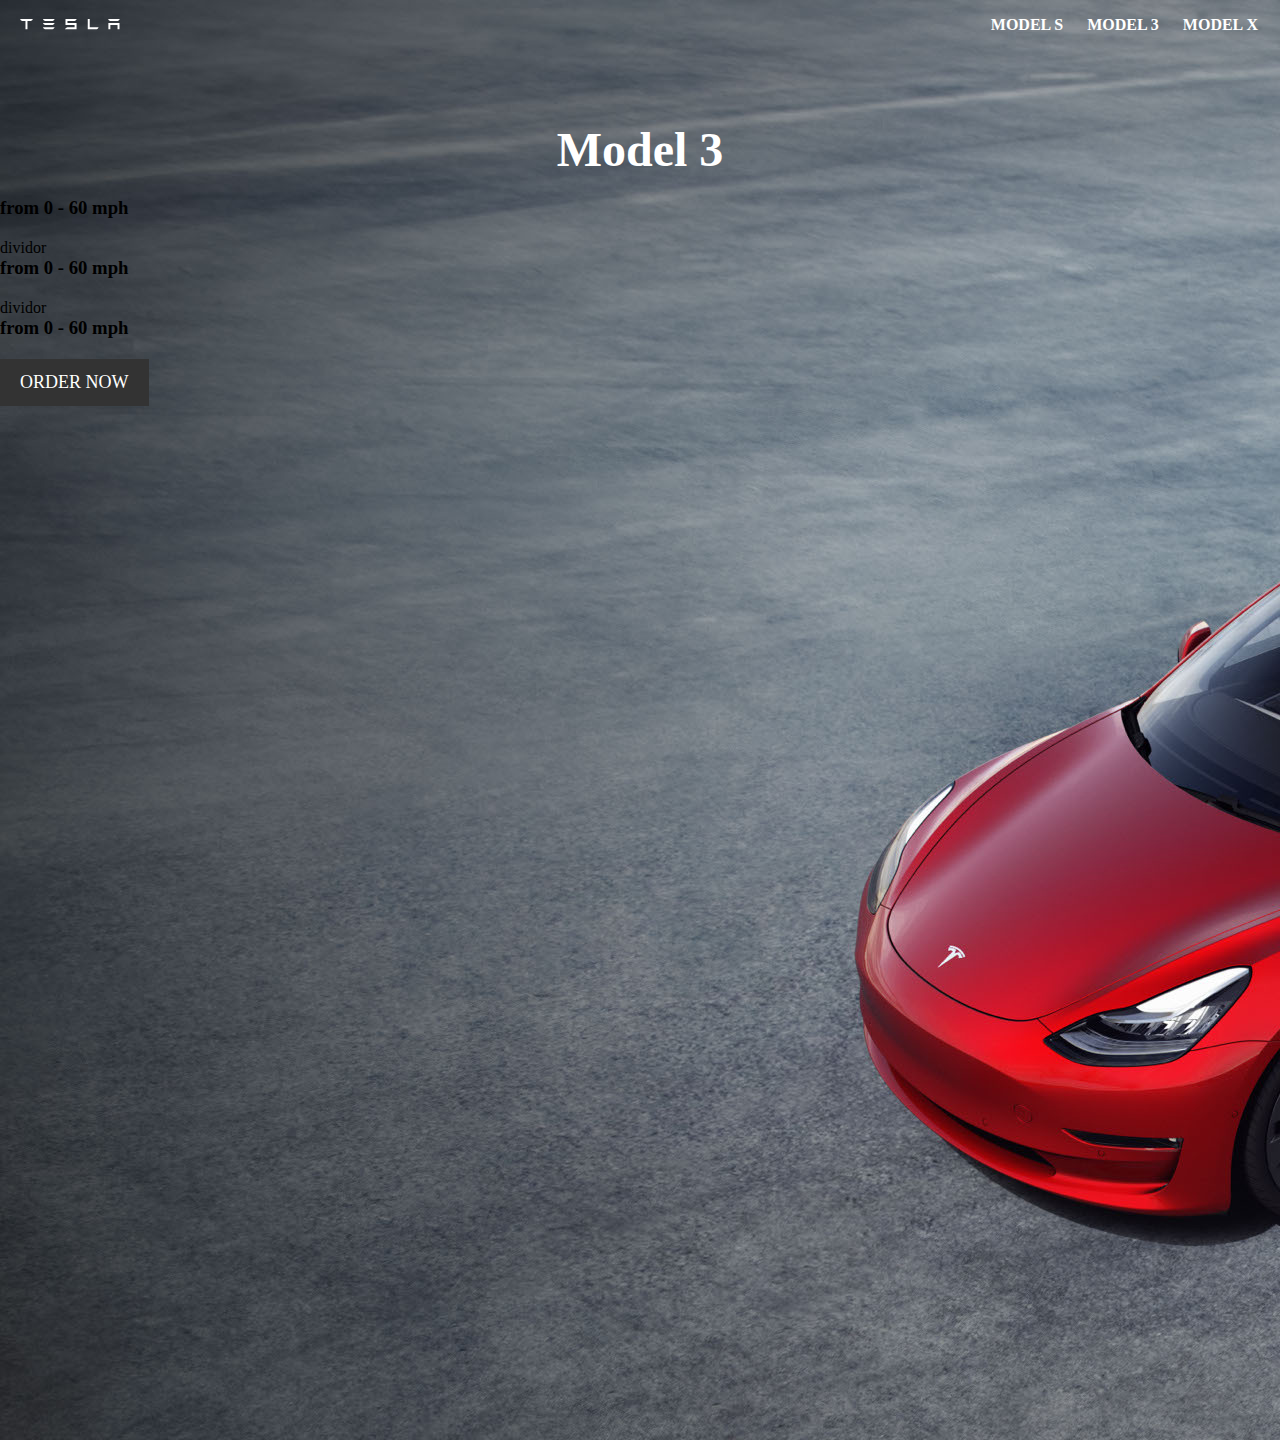
==== tesla/index.html @ fdabc77f "logo like the website" ====
<!DOCTYPE html>
<html lang="en">
  <head>
    <meta charset="UTF-8" />
    <meta name="viewport" content="width=device-width, initial-scale=1.0" />
    <link rel="stylesheet" href="css/style.css" />
    <title>Tesla | Model 3</title>
  </head>
  <body>
    <div
      class="container"
      style="
        background-image: url('img/model-3-hero-desktop.jpg');
        height: 1440px;
      "
    >
      <header id="header">
        <section class="navbar">
          <section class="svg-logo">
            <svg
              xmlns="http://www.w3.org/2000/svg"
              viewBox="0 0 342 35"
              preserveAspectRatio="xMidYMid Meet"
              width="100"
            >
              <path
                class="tds-icon-fill--primary"
                d="M0 .1a9.7 9.7 0 007 6.93h10.93l.56.22v27.58h6.82V7.29l.62-.22h10.94a9.82 9.82 0 007-6.93V.07H0V.1zM238.61.06h-6.8v34.85h31.14a9.68 9.68 0 005.94-6.86h-30.3l.02-27.99zm-52.33 6.86c3.62-1 6.66-3.82 7.39-6.88l-38.1.06v20.55h31.17v7.23h-24.46a13.6 13.6 0 00-8.71 7h39.89V13.81H162.3V6.92h23.98zm116.17 27.97h6.76V20.87h24.58v14.02h6.75V13.87l-38.09-.04zM85.35 7h26a9.57 9.57 0 007.05-7H78.3a9.61 9.61 0 007.05 7zm0 13.77h26a9.59 9.59 0 007.05-7H78.3a9.63 9.63 0 007.05 7zm0 14.14h26a9.59 9.59 0 007.05-7H78.3a9.62 9.62 0 007.05 7zM308.46 7.02h26a9.58 9.58 0 007.06-7h-40.11a9.59 9.59 0 007.05 7z"
                fill="#fff"
              />
            </svg>
          </section>

          <section class="models">
            <ul>
              <li class="mx-1"><a href="http://">MODEL S</a></li>
              <li class="mx-1"><a href="http://">MODEL 3</a></li>
              <li class="mx-1"><a href="http://">MODEL X</a></li>
              <li class="mx-1"><a href="http://">MODEL Y</a></li>
              <li class="mx-1"><a href="http://">SOLAR ROOF</a></li>
              <li class="mx-1"><a href="http://">SOLAR PANEL</a></li>
            </ul>
          </section>
          <section class="navbar-side">
            <ul>
              <li class="mx-1">SHOP</li>
              <li class="mx-1">TESLA ACCOUNT</li>
              <li class="mx-1">(hamburger navbar)</li>
            </ul>
          </section>
        </section>
      </header>
      <main class="main">
        <section class="showcase">
          <h1 class="floating-model-name">Model 3</h1>
        </section>
      </main>

      <footer class="footer">
        <h3 class="specs">from 0 - 60 mph</h3>
        <span class="dividor"> dividor </span>
        <h3 class="specs">from 0 - 60 mph</h3>
        <span class="dividor"> dividor </span>
        <h3 class="specs">from 0 - 60 mph</h3>
        <a href="#" class="btn btn-light-border btn-transparent-bg light-text"
          >ORDER NOW</a
        >
      </footer>
    </div>
  </body>
</html>
---- tesla/css/style.css ----
/* Reset */
* {
    margin: 0;
    padding:0;
    box-sizing: border-box;
  }
  
  /* Main Styling */
  
  a {
    color: #333;
    text-decoration: none;
  }
  
  h1, h2, h3 {
    padding-bottom: 20px;
  }
  
  p {
    margin: 10px 0;
  }
  
  /* Utility Classes */
  .container {
    margin: auto;
    max-width: 2556px;
    overflow: auto;
    position: relative;
  }
  
  .text-primary {
    color: #f7c08a;
  }
  
  .lead {
    font-size: 20px;
  }
  
  .btn {
    display: inline-block;
    font-size: 18px;
    color: #fff;
    background: #333;
    padding: 13px 20px;
    border: none;
    cursor: pointer;
  }
  
  .btn:hover {
    background: #f7c08a;
    color: #333;
  }
  
  .btn-light {
    background: #f4f4f4;
    color: #333;
  }
  
  .bg-dark {
    background: #333;
    color: #fff;
  }
  
  .bg-light {
    background: #f4f4f4;
    color: #333;
  }
  
  .bg-primary {
    background: #f7c08a;
    color: #333;
  }
  
  .clr {
    clear: both;
  }
  
  .l-heading {
    font-size: 40px;
  }
  
  /* Padding */
  .py-1 { padding-top: 10px; padding-bottom: 10px; }
  .py-2 { padding-top: 20px; padding-bottom: 20px; }
  .py-3 { padding-top: 30px; padding-bottom: 30px; }
  .px-1 { padding-left: 10px; padding-right: 10px; }
  .px-2 { padding-left: 20px; padding-right: 20px; }
  .px-3 { padding-left: 30px; padding-right: 30px; }

  /*  Margining */
  .my-1 { margin-top: 10px; margin-bottom: 10px; }
  .my-2 { margin-top: 20px; margin-bottom: 20px; }
  .my-3 { margin-top: 30px; margin-bottom: 30px; }
  .mx-1 { margin-left: 10px; margin-right: 10px; }
  .mx-2 { margin-left: 20px; margin-right: 20px; }
  .mx-3 { margin-left: 30px; margin-right: 30px; }

  /* Navbar */
  .navbar {
    background: transparent;
    color: #fff;
    overflow: auto;
    margin: 0px;
    padding: 0px;
    width: 2560px;
    height: 52px;
    margin: 0px -17px 0px 0px;
    padding: 0px 20px;
  }
  
  .navbar a {
    color: #fff;
  }

  .navbar .svg-logo {
    display: inline;
    padding-top: 20px;
    position: relative;
    left: 0%;
    top: 30%;
  }
  
  .navbar-side {
      display: inline;
      position: relative;
      left: 55%;
      top: 30%;
  }

  .navbar-side ul {
    list-style: none;
    overflow: auto;
    display: inline;
  }
  
  .navbar-side ul li {
      display: inline;
  }
  
  .navbar-side ul li a {
    color: #AAA;
    font-weight: bold;
  }
  
  .navbar-side ul li a:hover, 
  .navbar-side ul li a.current {
    background: #444;
    color: #f7c08a;
  }

/* Models */
.models {
    background: transparent;
    color: #fff;
    overflow: auto;
    display: inline;
    position: relative;
    left: 34%;
    top: 30%;
}

.models ul {
    display: inline;
}

.models ul li {
    display: inline;
}

.models ul li a {
    /* make #FFF later */
    color: #fff;
    font-weight: bold;
}


/* Show case section */
.model-img {
    position: relative;
    top: 0%;
    left: 0%;
}

.floating-model-name {
    color: white;
    text-align: center;
    font-size: 48px;
    margin-top: 70px;
}
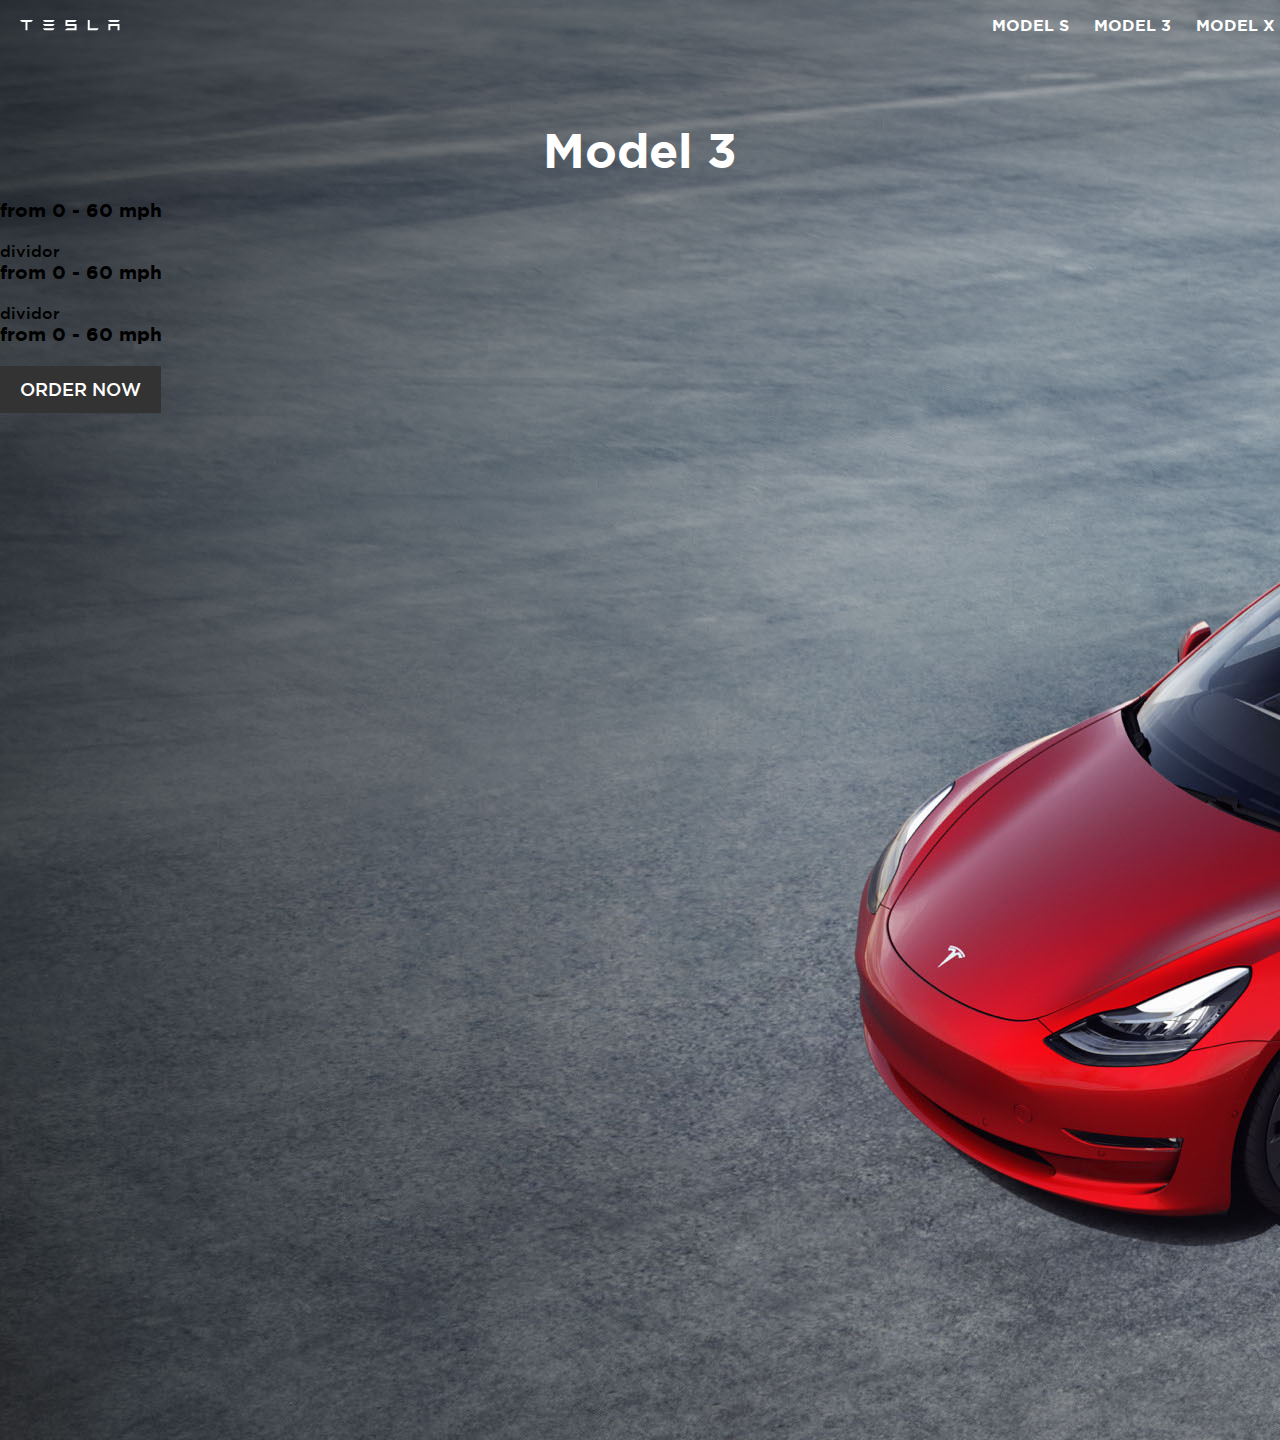
==== commit cf746929: "Now the font works" ====
--- a/tesla/index.html
+++ b/tesla/index.html
@@ -3,12 +3,18 @@
   <head>
     <meta charset="UTF-8" />
     <meta name="viewport" content="width=device-width, initial-scale=1.0" />
+    <link rel="stylesheet" href="css/fonts.css" />
     <link rel="stylesheet" href="css/style.css" />
+    <link rel="preconnect" href="https://fonts.gstatic.com" />
+    <link
+      href="https://fonts.googleapis.com/css2?family=Montserrat&display=swap"
+      rel="stylesheet"
+    />
     <title>Tesla | Model 3</title>
   </head>
   <body>
     <div
-      class="container"
+      class="container gotham-mediem-style"
       style="
         background-image: url('img/model-3-hero-desktop.jpg');
         height: 1440px;
@@ -33,12 +39,12 @@
 
           <section class="models">
             <ul>
-              <li class="mx-1"><a href="http://">MODEL S</a></li>
-              <li class="mx-1"><a href="http://">MODEL 3</a></li>
-              <li class="mx-1"><a href="http://">MODEL X</a></li>
-              <li class="mx-1"><a href="http://">MODEL Y</a></li>
-              <li class="mx-1"><a href="http://">SOLAR ROOF</a></li>
-              <li class="mx-1"><a href="http://">SOLAR PANEL</a></li>
+              <li class="mx-1"><a href="#">MODEL S</a></li>
+              <li class="mx-1"><a href="#">MODEL 3</a></li>
+              <li class="mx-1"><a href="#">MODEL X</a></li>
+              <li class="mx-1"><a href="#">MODEL Y</a></li>
+              <li class="mx-1"><a href="#">SOLAR ROOF</a></li>
+              <li class="mx-1"><a href="#">SOLAR PANEL</a></li>
             </ul>
           </section>
           <section class="navbar-side">
--- a/tesla/css/fonts.css
+++ b/tesla/css/fonts.css
@@ -0,0 +1,20 @@
+@font-face {
+  font-family: "Gotham";
+  src: url(../fonts/GothamBook.ttf) format("truetype");
+  font-weight: 300;
+  font-style: normal;
+}
+
+@font-face {
+  font-family: "Gotham";
+  src: url(../fonts/GothamMedium.ttf) format("truetype");
+  font-weight: 400;
+  font-style: normal;
+}
+
+@font-face {
+  font-family: "Gotham";
+  src: url(../fonts/GothamBold.ttf) format("truetype");
+  font-weight: 700;
+  font-style: normal;
+}
--- a/tesla/css/style.css
+++ b/tesla/css/style.css
@@ -123,7 +123,7 @@
   .navbar-side {
       display: inline;
       position: relative;
-      left: 55%;
+      left: 52%;
       top: 30%;
   }
 
@@ -187,3 +187,7 @@
     font-size: 48px;
     margin-top: 70px;
 }
+
+.gotham-mediem-style {
+  font-family: "Gotham";
+}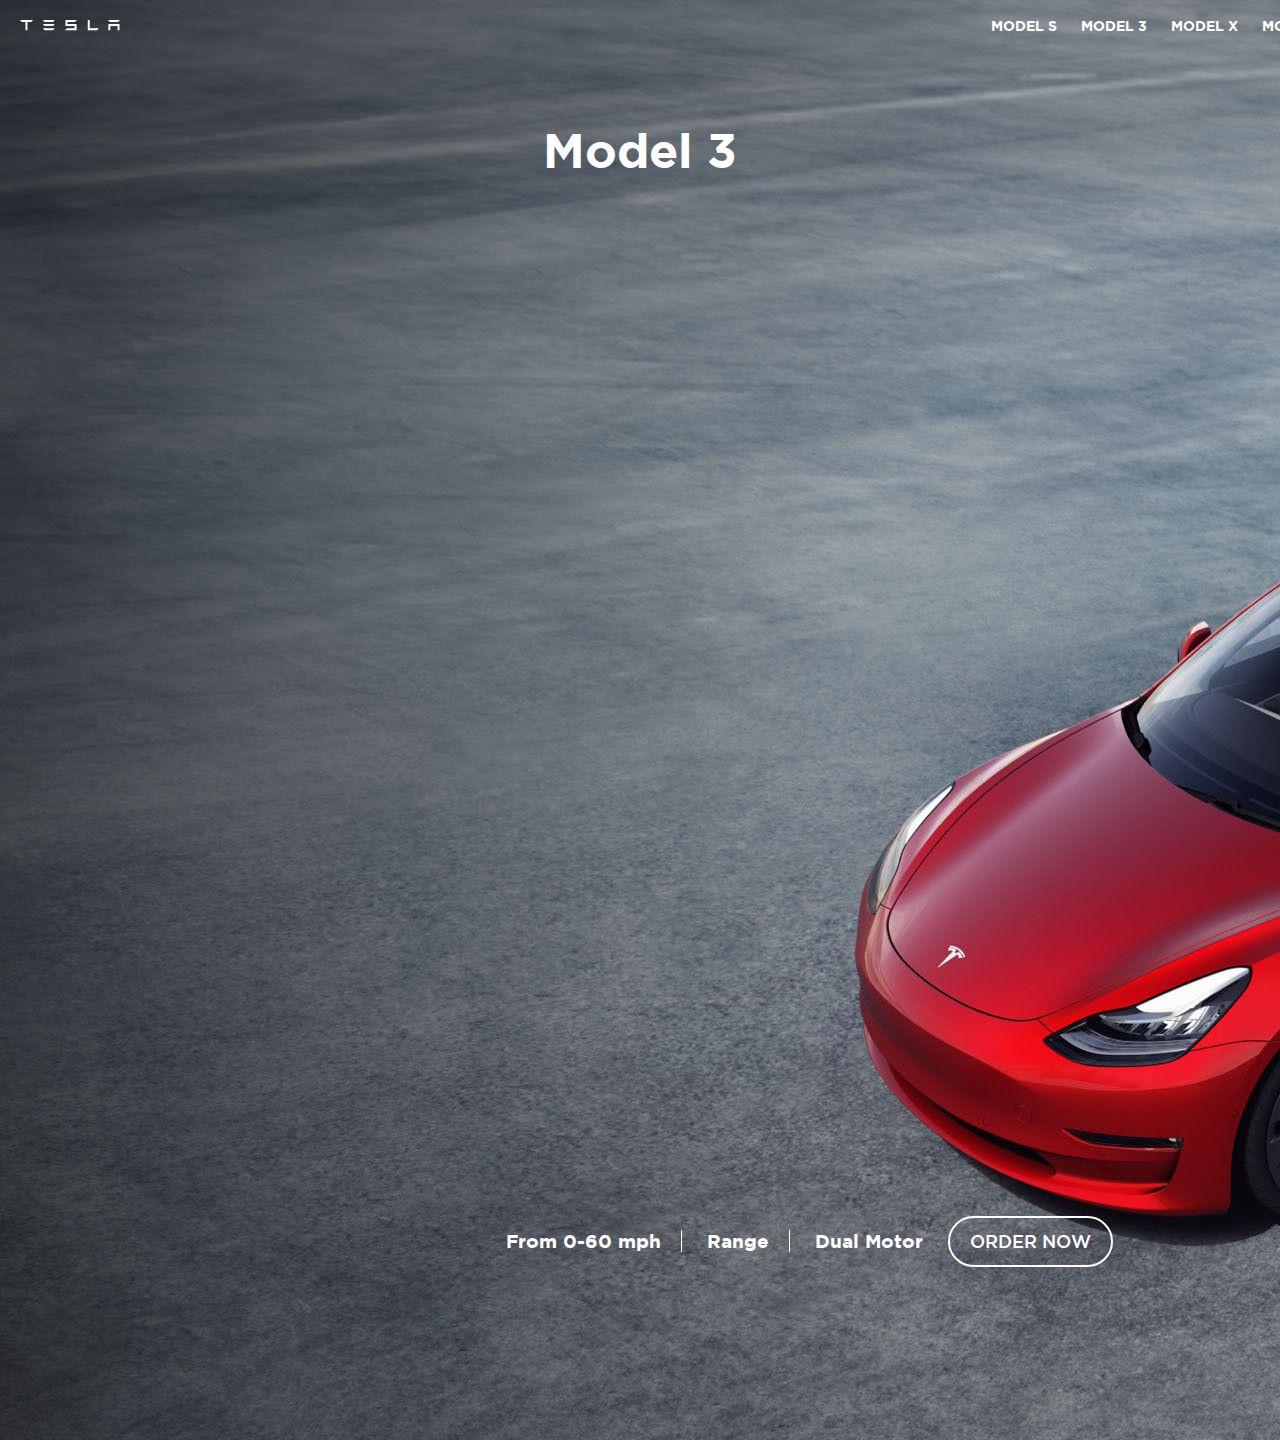
==== commit bae0a4b0: "First page is done" ====
--- a/tesla/index.html
+++ b/tesla/index.html
@@ -51,7 +51,14 @@
             <ul>
               <li class="mx-1">SHOP</li>
               <li class="mx-1">TESLA ACCOUNT</li>
-              <li class="mx-1">(hamburger navbar)</li>
+              <li class="mx-1" style="margin-top: 5px">
+                <img
+                  src="img/list.png"
+                  height="15px"
+                  alt="menu"
+                  class="ham-menu"
+                />
+              </li>
             </ul>
           </section>
         </section>
@@ -63,12 +70,10 @@
       </main>
 
       <footer class="footer">
-        <h3 class="specs">from 0 - 60 mph</h3>
-        <span class="dividor"> dividor </span>
-        <h3 class="specs">from 0 - 60 mph</h3>
-        <span class="dividor"> dividor </span>
-        <h3 class="specs">from 0 - 60 mph</h3>
-        <a href="#" class="btn btn-light-border btn-transparent-bg light-text"
+        <h3 class="specs px-2 border-to-the-right">From 0-60 mph</h3>
+        <h3 class="specs px-2 border-to-the-right">Range</h3>
+        <h3 class="specs px-2">Dual Motor</h3>
+        <a href="#" class="btn btn-light-border light-text btn-transparent-bg btn-round"
           >ORDER NOW</a
         >
       </footer>
--- a/tesla/css/style.css
+++ b/tesla/css/style.css
@@ -10,10 +10,6 @@
   a {
     color: #333;
     text-decoration: none;
-  }
-  
-  h1, h2, h3 {
-    padding-bottom: 20px;
   }
   
   p {
@@ -106,6 +102,7 @@
     height: 52px;
     margin: 0px -17px 0px 0px;
     padding: 0px 20px;
+    font-size: 14PX;
   }
   
   .navbar a {
@@ -123,7 +120,7 @@
   .navbar-side {
       display: inline;
       position: relative;
-      left: 52%;
+      left: 62%;
       top: 30%;
   }
 
@@ -190,4 +187,38 @@
 
 .gotham-mediem-style {
   font-family: "Gotham";
+}
+
+.ham-menu {
+  height: 15px;
+}
+
+
+.footer {
+  position: relative;
+  left: 38%;
+  top: 72%;
+  color: #fff;
+}
+
+.specs {
+  display: inline;
+}
+
+.border-to-the-right {
+  border-right: 1px solid #fff;
+}
+
+.btn-transparent-bg {
+ background-color: transparent;
+} 
+
+.btn-round {
+  border-radius: 30px;
+  border: 2px solid #fff;
+}
+
+.btn-transparent-bg:hover {
+  background-color: white;
+  color: #000;
 }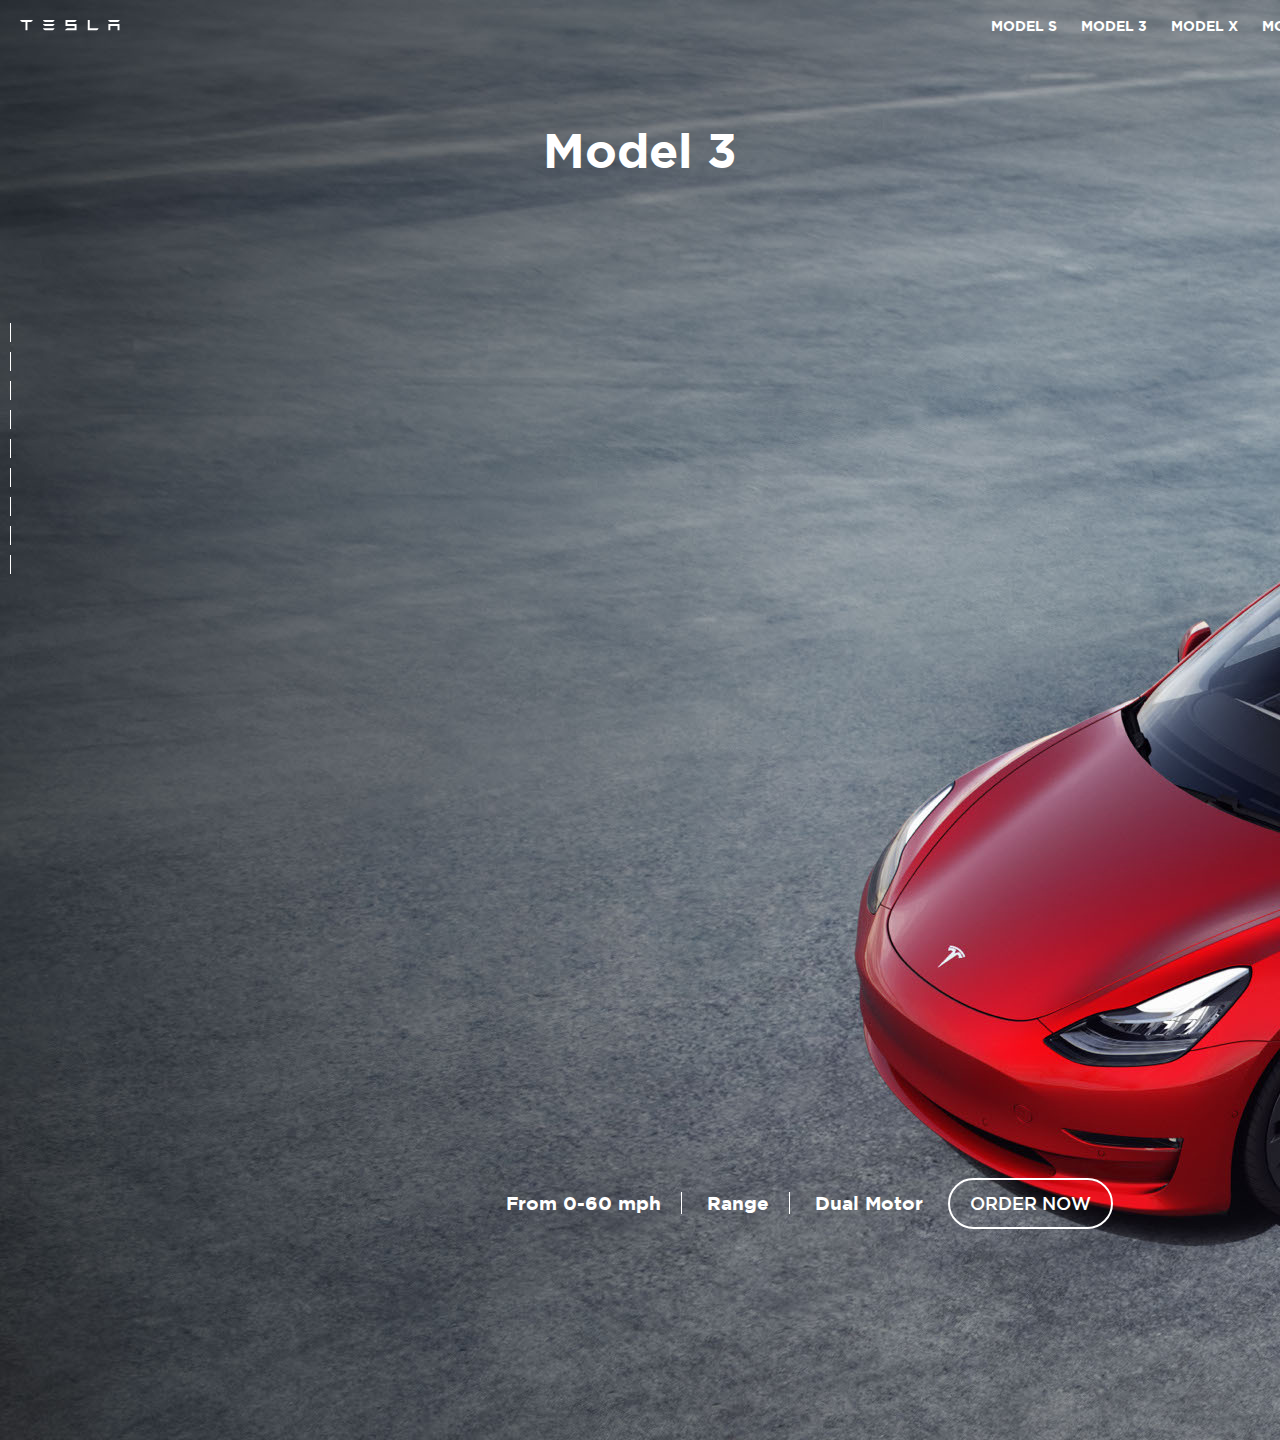
==== commit d81b5311: "Links look similair to tesla's web" ====
--- a/tesla/index.html
+++ b/tesla/index.html
@@ -13,7 +13,8 @@
     <title>Tesla | Model 3</title>
   </head>
   <body>
-    <div
+    <section
+      id="section1"
       class="container gotham-mediem-style"
       style="
         background-image: url('img/model-3-hero-desktop.jpg');
@@ -68,7 +69,17 @@
           <h1 class="floating-model-name">Model 3</h1>
         </section>
       </main>
-
+      <section class="links">
+        <a href="#section1" id="section1-link">MODEL 3</a>
+        <a href="" id="section2-link">SAFETY</a>
+        <a href="#section1" id="section1-link">PERFORMANCE</a>
+        <a href="" id="section2-link">ALL DRIVE WHEEL</a>
+        <a href="#section1" id="section1-link">RANGE</a>
+        <a href="" id="section2-link">AUTO PILOT</a>
+        <a href="#section1" id="section1-link">INTERTIOR</a>
+        <a href="" id="section2-link">SPECS</a>
+        <a href="" id="section2-link">ORDER</a>
+      </section>
       <footer class="footer">
         <h3 class="specs px-2 border-to-the-right">From 0-60 mph</h3>
         <h3 class="specs px-2 border-to-the-right">Range</h3>
@@ -77,6 +88,6 @@
           >ORDER NOW</a
         >
       </footer>
-    </div>
+    </section>
   </body>
 </html>
--- a/tesla/css/style.css
+++ b/tesla/css/style.css
@@ -197,7 +197,7 @@
 .footer {
   position: relative;
   left: 38%;
-  top: 72%;
+  top: 52%;
   color: #fff;
 }
 
@@ -221,4 +221,30 @@
 .btn-transparent-bg:hover {
   background-color: white;
   color: #000;
+}
+
+.links {
+  position: relative;
+  top: 10%;
+  width: 60px;
+  height: 250px;
+}
+
+.links a{
+  color: transparent;
+  text-decoration: none;
+  display: inline-block;
+  width: 200px;
+  padding-left: 10px;
+  margin-bottom: 10px;
+  margin-left: 10px;
+  border-left: 1px solid #fff;
+}
+
+.links a:hover{
+  color: #fff;
+}
+
+.links a:checked{
+  border-left: 3px solid #fff;
 }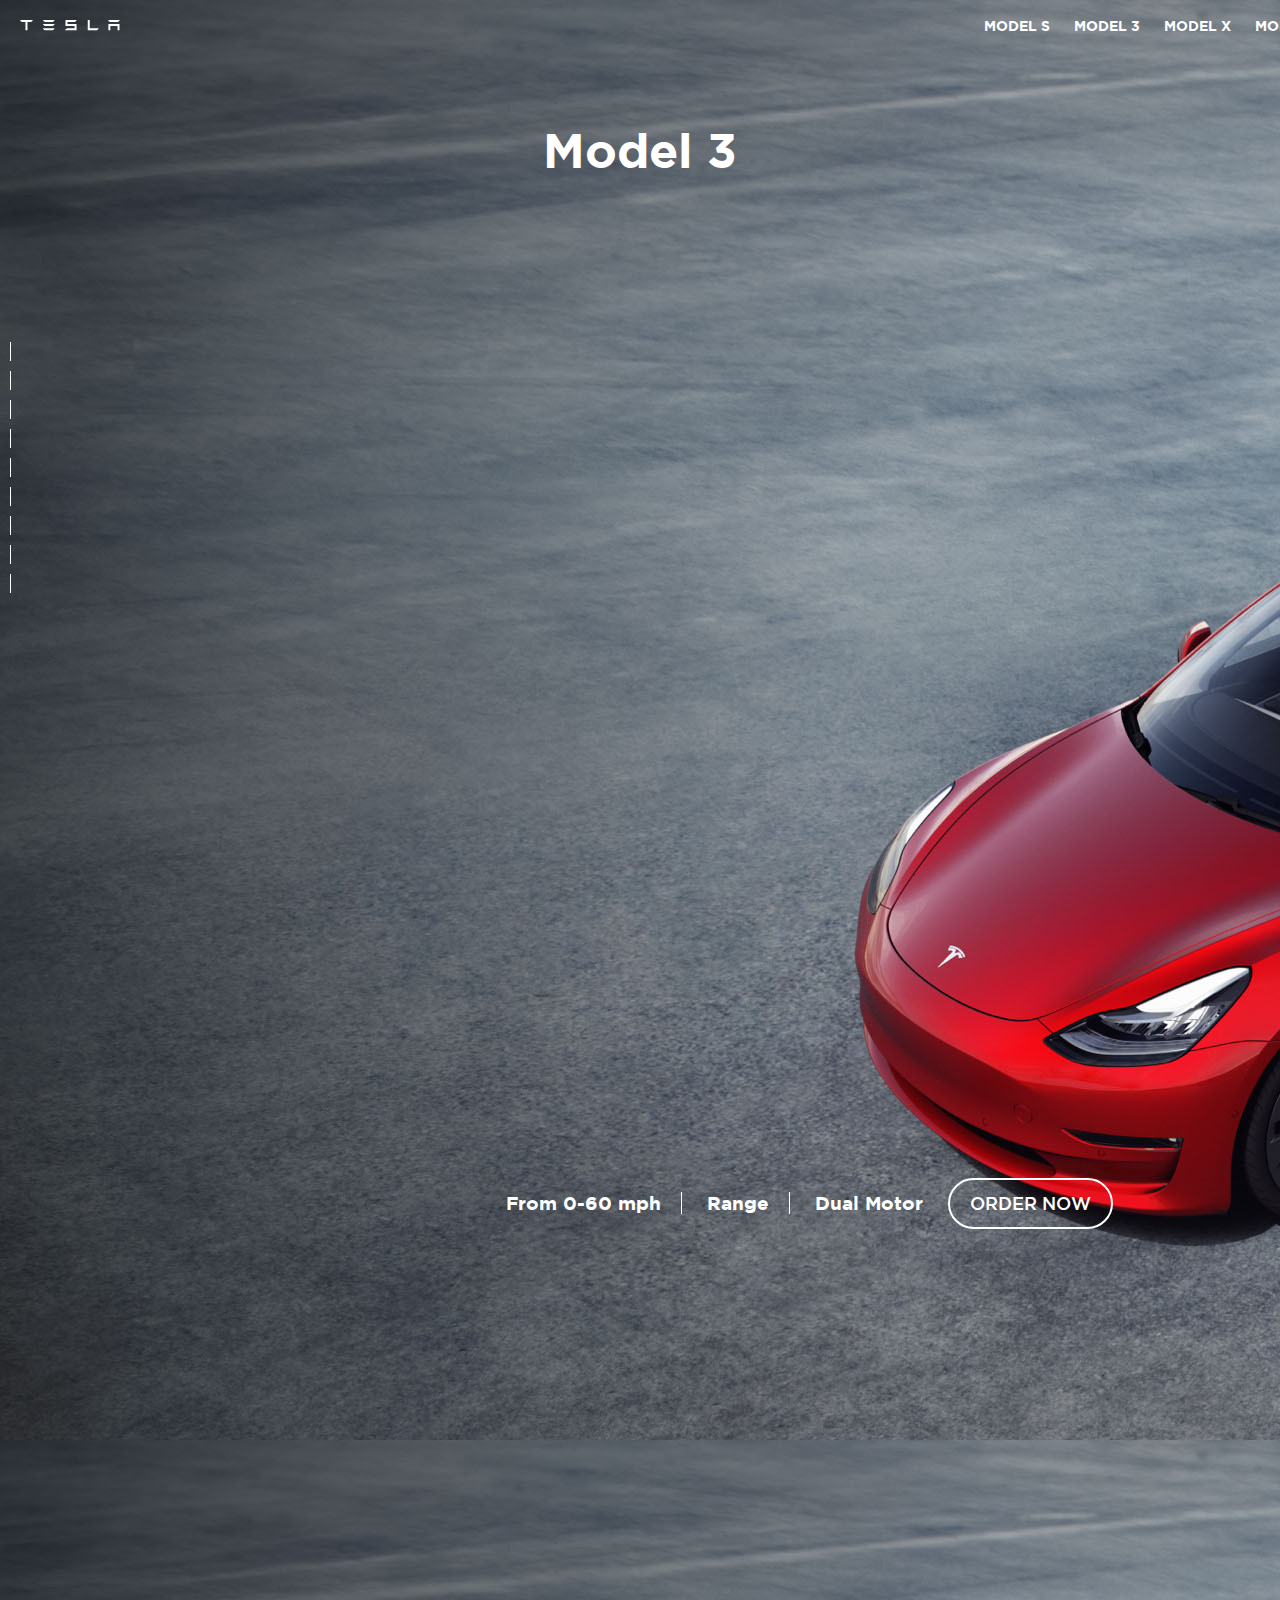
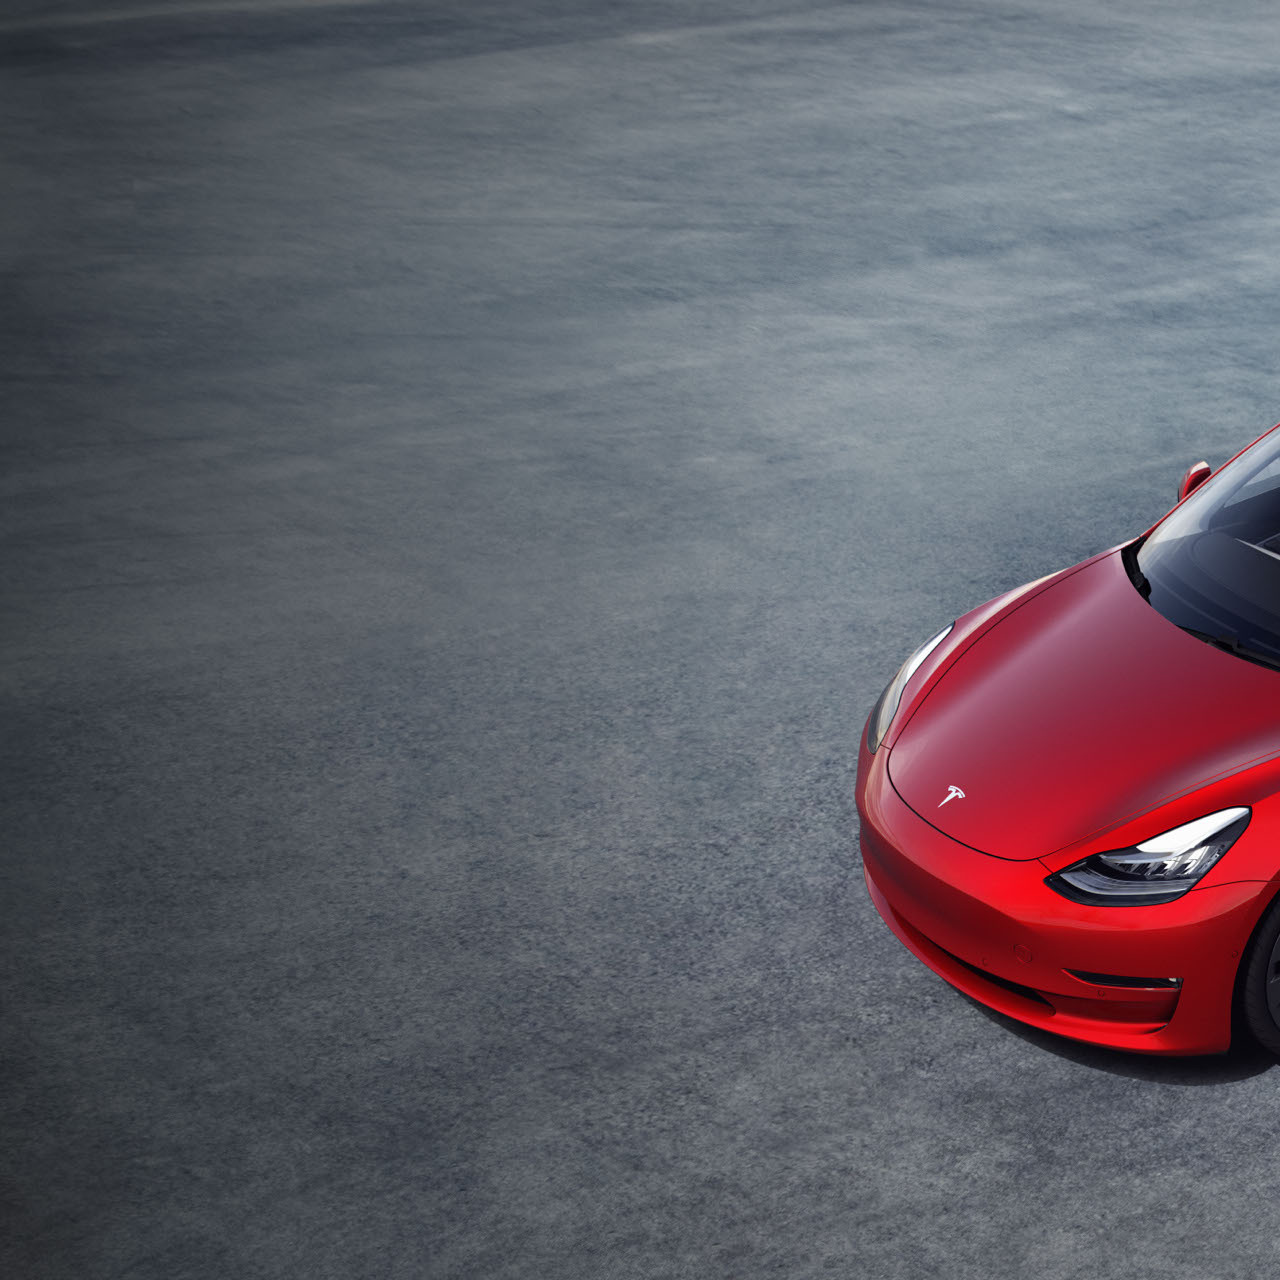
==== commit 4d721bfe: "Finished the first page, basic stuff for page 2" ====
--- a/tesla/index.html
+++ b/tesla/index.html
@@ -14,13 +14,13 @@
   </head>
   <body>
     <section
-      id="section1"
       class="container gotham-mediem-style"
       style="
         background-image: url('img/model-3-hero-desktop.jpg');
         height: 1440px;
       "
     >
+    <a id="model-3-section"></a>
       <header id="header">
         <section class="navbar">
           <section class="svg-logo">
@@ -70,24 +70,52 @@
         </section>
       </main>
       <section class="links">
-        <a href="#section1" id="section1-link">MODEL 3</a>
-        <a href="" id="section2-link">SAFETY</a>
-        <a href="#section1" id="section1-link">PERFORMANCE</a>
-        <a href="" id="section2-link">ALL DRIVE WHEEL</a>
-        <a href="#section1" id="section1-link">RANGE</a>
-        <a href="" id="section2-link">AUTO PILOT</a>
-        <a href="#section1" id="section1-link">INTERTIOR</a>
-        <a href="" id="section2-link">SPECS</a>
-        <a href="" id="section2-link">ORDER</a>
+        <ul action="" class="links-list">
+          <li class="link-as-list-item">
+            <input type="radio" value="1" name="radio" id="radio1" />
+            <label for="radio1"> <a href="#model-3-section">MODEL 3</a> </label>
+          </li>
+          <li class="link-as-list-item">
+            <a href="" id="section2-link">SAFETY</a>
+          </li>
+          <li class="link-as-list-item"><a href="#section1">PERFORMANCE</a></li>
+          <li class="link-as-list-item">
+            <a href="" id="section2-link">ALL DRIVE WHEEL</a>
+          </li>
+          <li class="link-as-list-item"><a href="#section1">RANGE</a></li>
+          <li class="link-as-list-item">
+            <a href="" id="section2-link">AUTO PILOT</a>
+          </li>
+          <li class="link-as-list-item"><a href="#section1">INTERTIOR</a></li>
+          <li class="link-as-list-item">
+            <a href="" id="section2-link">SPECS</a>
+          </li>
+          <li class="link-as-list-item">
+            <a href="" id="section2-link">ORDER</a>
+          </li>
+        </ul>
       </section>
       <footer class="footer">
         <h3 class="specs px-2 border-to-the-right">From 0-60 mph</h3>
         <h3 class="specs px-2 border-to-the-right">Range</h3>
         <h3 class="specs px-2">Dual Motor</h3>
-        <a href="#" class="btn btn-light-border light-text btn-transparent-bg btn-round"
+        <a
+          href="#"
+          class="btn btn-light-border light-text btn-transparent-bg btn-round"
           >ORDER NOW</a
         >
       </footer>
     </section>
+
+    <section
+      class="container gotham-mediem-style"
+      style="
+        background-image: url('img/model-3-hero-desktop.jpg');
+        height: 1440px;
+      "
+    >
+    <a id="safety-section"></a>
+
+    </section>
   </body>
 </html>
--- a/tesla/css/style.css
+++ b/tesla/css/style.css
@@ -98,7 +98,7 @@
     overflow: auto;
     margin: 0px;
     padding: 0px;
-    width: 2560px;
+    width: 2540px;
     height: 52px;
     margin: 0px -17px 0px 0px;
     padding: 0px 20px;
@@ -199,6 +199,7 @@
   left: 38%;
   top: 52%;
   color: #fff;
+  width: 650px;
 }
 
 .specs {
@@ -247,4 +248,16 @@
 
 .links a:checked{
   border-left: 3px solid #fff;
+}
+
+.links-list {
+  list-style: none;
+}
+
+.link-as-list-item input {
+  visibility:hidden;
+}
+
+.link-as-list-item input:checked + .link-as-list-item label {
+  border-left: 3px solid #fff;
 }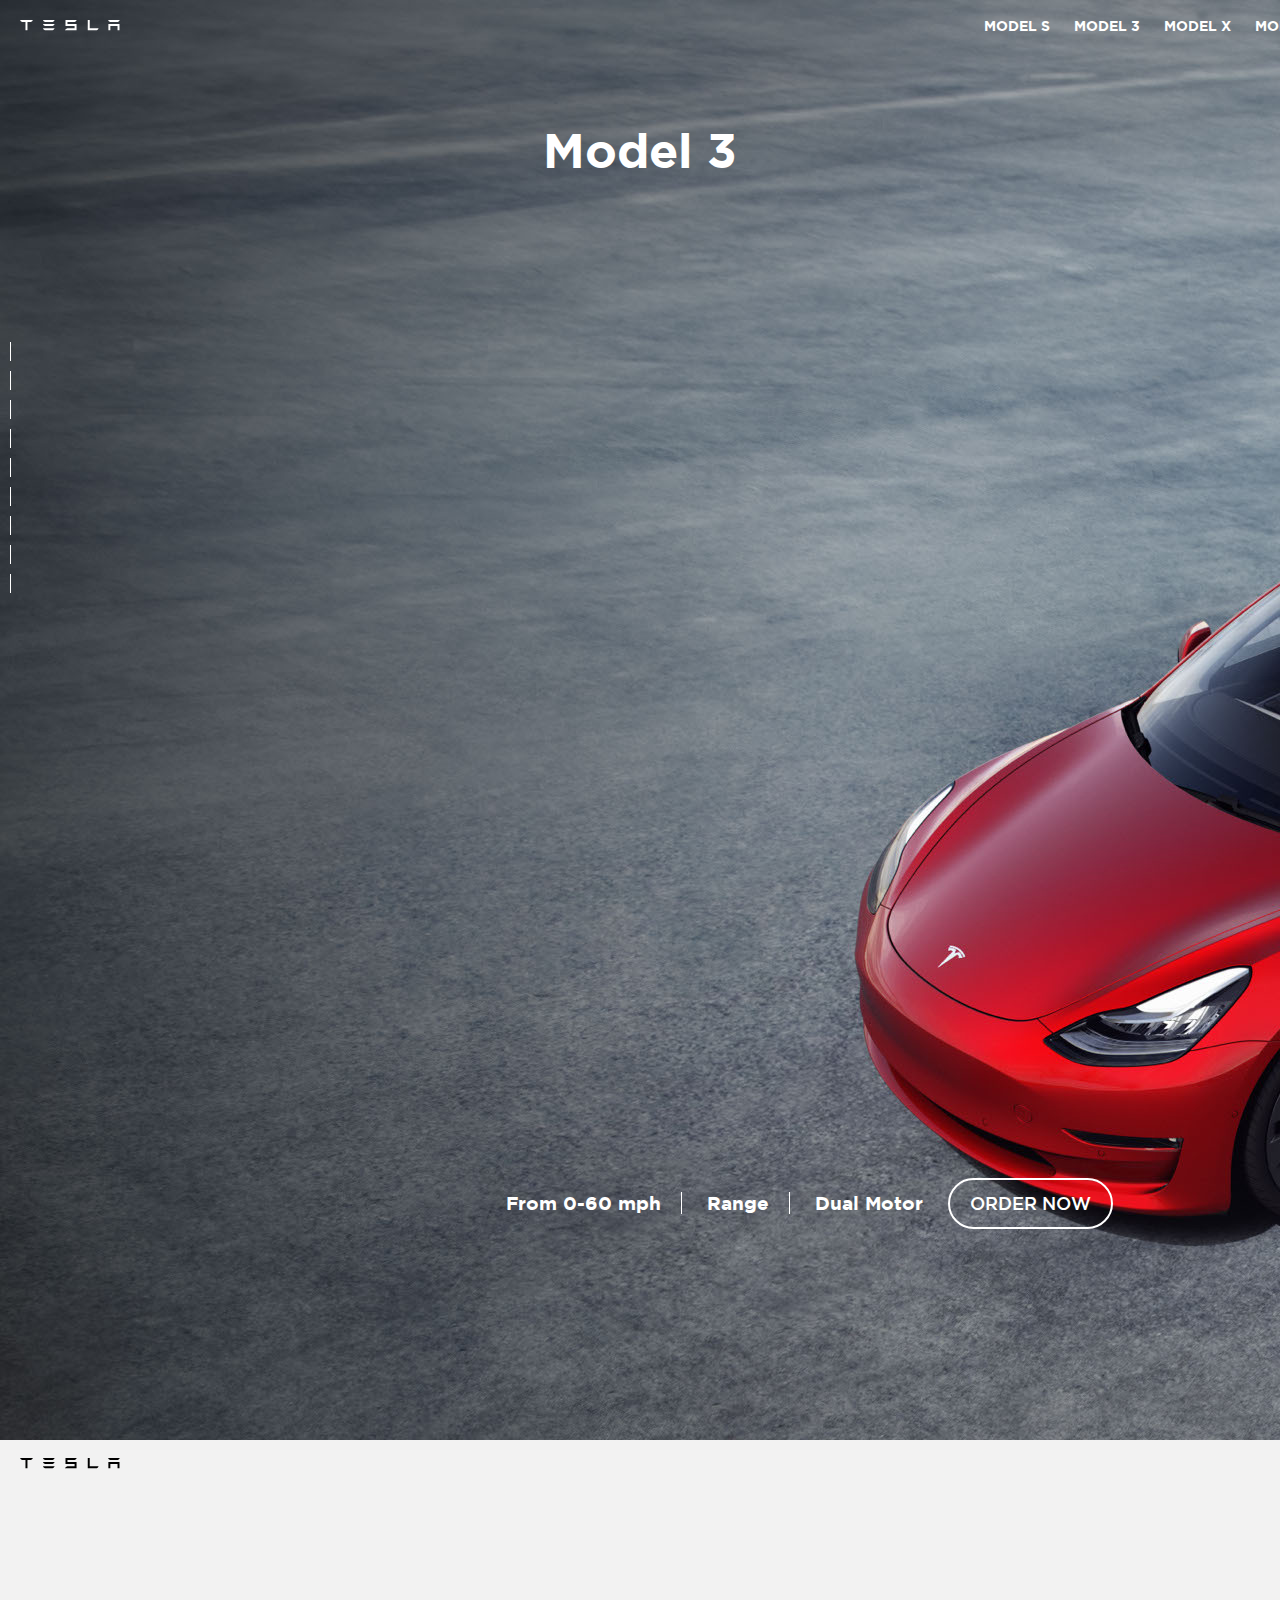
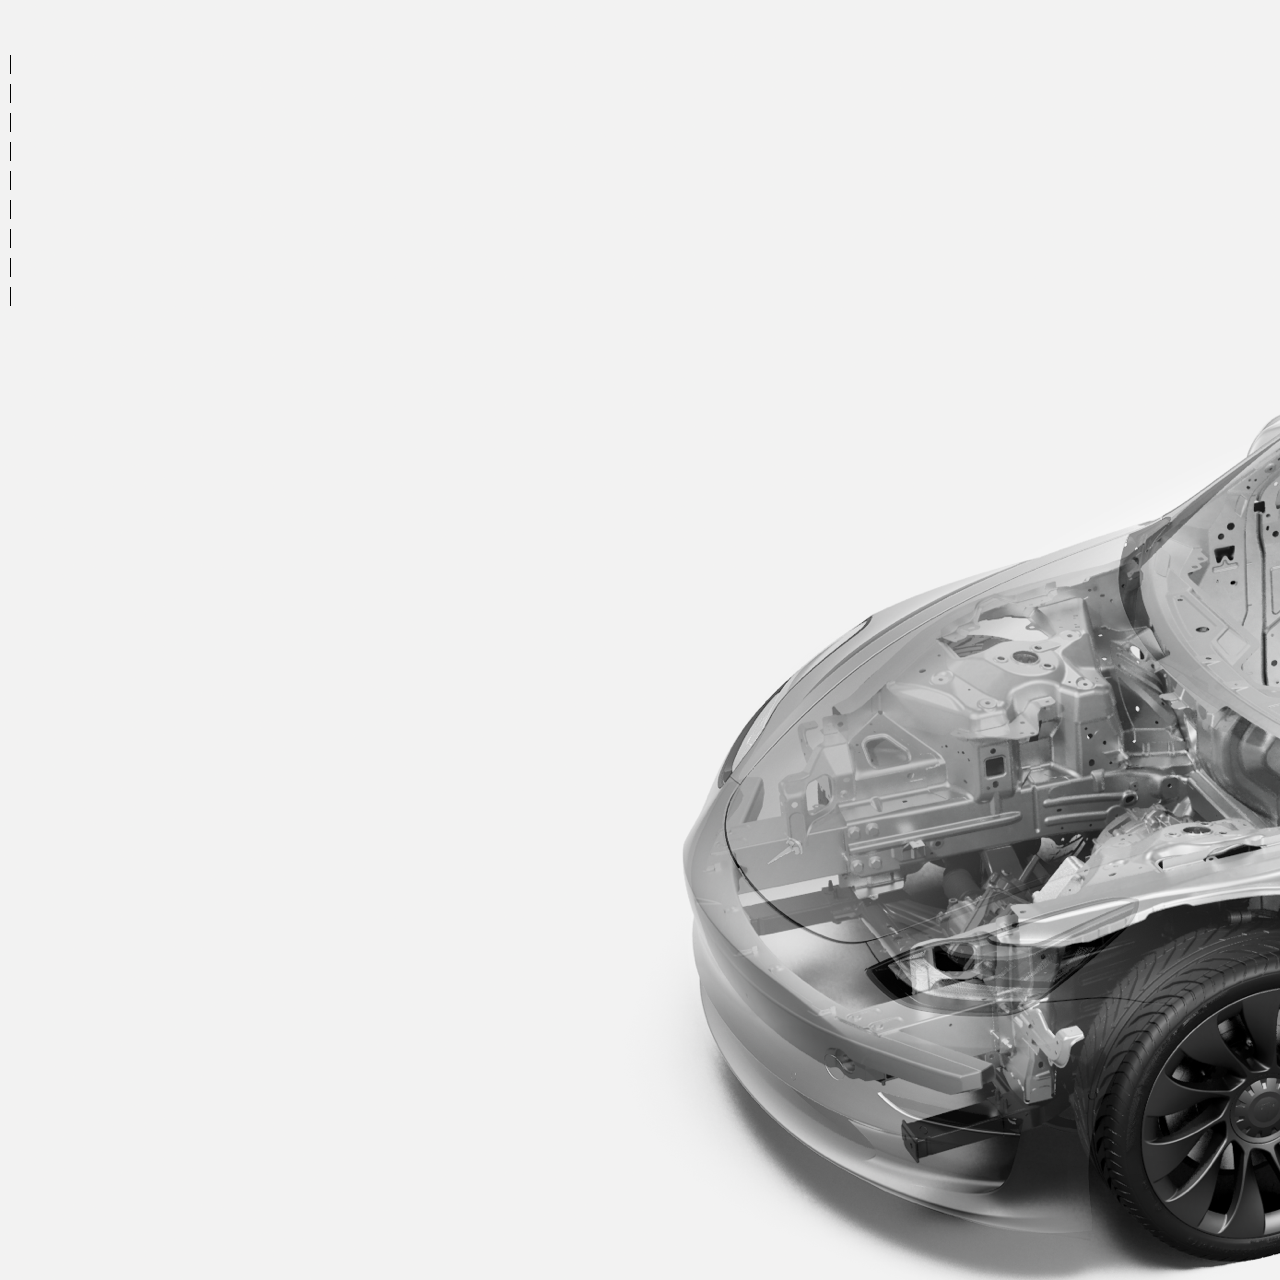
==== commit 333055c2: "Added links to the second page" ====
--- a/tesla/index.html
+++ b/tesla/index.html
@@ -20,7 +20,7 @@
         height: 1440px;
       "
     >
-    <a id="model-3-section"></a>
+      <a id="model-3-section"></a>
       <header id="header">
         <section class="navbar">
           <section class="svg-logo">
@@ -76,17 +76,17 @@
             <label for="radio1"> <a href="#model-3-section">MODEL 3</a> </label>
           </li>
           <li class="link-as-list-item">
-            <a href="" id="section2-link">SAFETY</a>
+            <a href="#safety-section" id="section2-link">SAFETY</a>
           </li>
-          <li class="link-as-list-item"><a href="#section1">PERFORMANCE</a></li>
+          <li class="link-as-list-item"><a href="#">PERFORMANCE</a></li>
           <li class="link-as-list-item">
             <a href="" id="section2-link">ALL DRIVE WHEEL</a>
           </li>
-          <li class="link-as-list-item"><a href="#section1">RANGE</a></li>
+          <li class="link-as-list-item"><a href="#">RANGE</a></li>
           <li class="link-as-list-item">
             <a href="" id="section2-link">AUTO PILOT</a>
           </li>
-          <li class="link-as-list-item"><a href="#section1">INTERTIOR</a></li>
+          <li class="link-as-list-item"><a href="#">INTERTIOR</a></li>
           <li class="link-as-list-item">
             <a href="" id="section2-link">SPECS</a>
           </li>
@@ -107,15 +107,60 @@
       </footer>
     </section>
 
+    <!-- page 2 -->
     <section
       class="container gotham-mediem-style"
       style="
-        background-image: url('img/model-3-hero-desktop.jpg');
+        background-image: url('img/model_3_safety_hero.png');
         height: 1440px;
       "
     >
-    <a id="safety-section"></a>
+      <a id="safety-section"></a>
+      <header>
+        <section class="navbar">
+          <section class="svg-logo">
+            <svg
+              xmlns="http://www.w3.org/2000/svg"
+              viewBox="0 0 342 35"
+              preserveAspectRatio="xMidYMid Meet"
+              width="100"
+            >
+              <path
+                class="tds-icon-fill--primary"
+                d="M0 .1a9.7 9.7 0 007 6.93h10.93l.56.22v27.58h6.82V7.29l.62-.22h10.94a9.82 9.82 0 007-6.93V.07H0V.1zM238.61.06h-6.8v34.85h31.14a9.68 9.68 0 005.94-6.86h-30.3l.02-27.99zm-52.33 6.86c3.62-1 6.66-3.82 7.39-6.88l-38.1.06v20.55h31.17v7.23h-24.46a13.6 13.6 0 00-8.71 7h39.89V13.81H162.3V6.92h23.98zm116.17 27.97h6.76V20.87h24.58v14.02h6.75V13.87l-38.09-.04zM85.35 7h26a9.57 9.57 0 007.05-7H78.3a9.61 9.61 0 007.05 7zm0 13.77h26a9.59 9.59 0 007.05-7H78.3a9.63 9.63 0 007.05 7zm0 14.14h26a9.59 9.59 0 007.05-7H78.3a9.62 9.62 0 007.05 7zM308.46 7.02h26a9.58 9.58 0 007.06-7h-40.11a9.59 9.59 0 007.05 7z"
+                fill="#000"
+              />
+            </svg>
+          </section>
+        </section>
+      </header>
 
+      <section class="links links-dark">
+        <ul action="" class="links-list">
+          <li class="link-as-list-item">
+            <input type="radio" value="1" name="radio" id="radio1" />
+            <label for="radio1"> <a href="#model-3-section">MODEL 3</a> </label>
+          </li>
+          <li class="link-as-list-item">
+            <a href="#safety-section" id="section2-link">SAFETY</a>
+          </li>
+          <li class="link-as-list-item"><a href="#">PERFORMANCE</a></li>
+          <li class="link-as-list-item">
+            <a href="" id="section2-link">ALL DRIVE WHEEL</a>
+          </li>
+          <li class="link-as-list-item"><a href="#">RANGE</a></li>
+          <li class="link-as-list-item">
+            <a href="" id="section2-link">AUTO PILOT</a>
+          </li>
+          <li class="link-as-list-item"><a href="#">INTERTIOR</a></li>
+          <li class="link-as-list-item">
+            <a href="" id="section2-link">SPECS</a>
+          </li>
+          <li class="link-as-list-item">
+            <a href="" id="section2-link">ORDER</a>
+          </li>
+        </ul>
+      </section>
     </section>
   </body>
 </html>
--- a/tesla/css/style.css
+++ b/tesla/css/style.css
@@ -229,6 +229,7 @@
   top: 10%;
   width: 60px;
   height: 250px;
+  z-index: 1;
 }
 
 .links a{
@@ -260,4 +261,12 @@
 
 .link-as-list-item input:checked + .link-as-list-item label {
   border-left: 3px solid #fff;
+}
+
+.links-dark a{
+  border-left: 1px solid #000;
+}
+
+.links-dark a:hover{
+  color: #000;
 }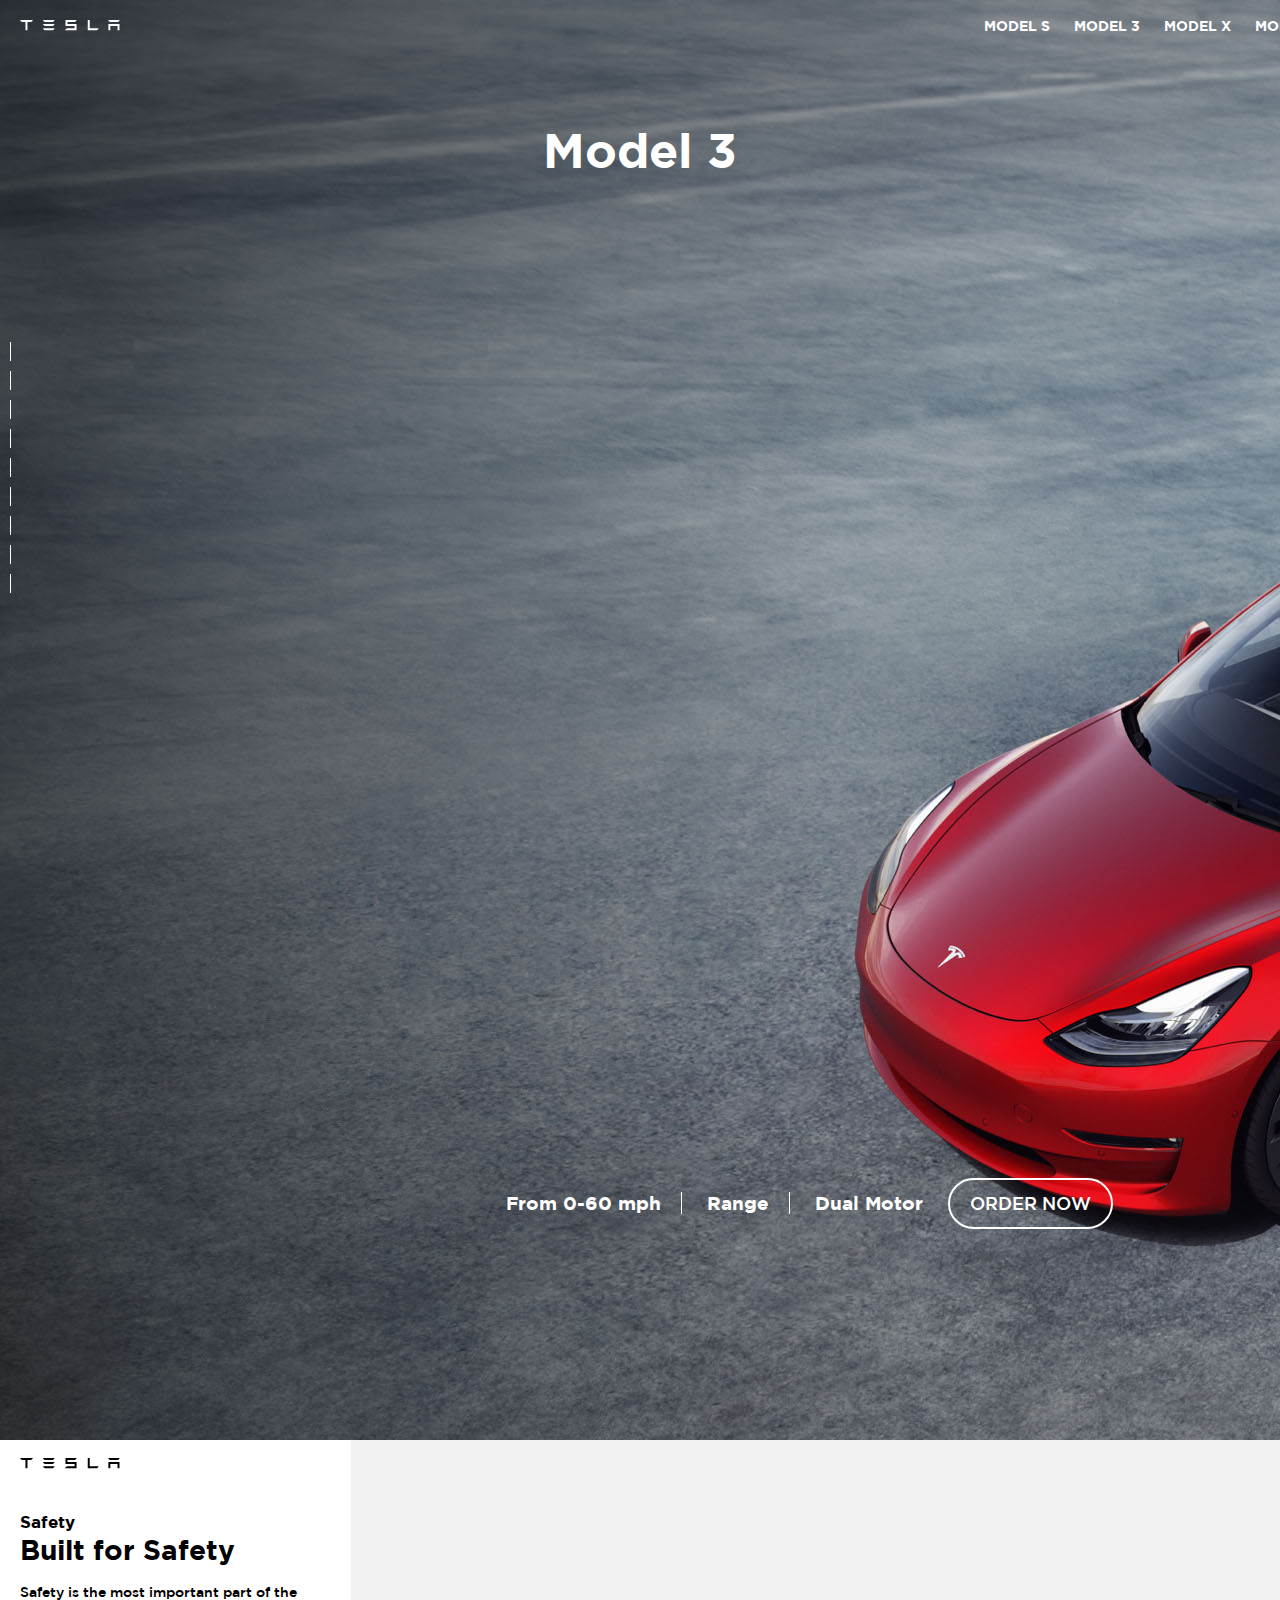
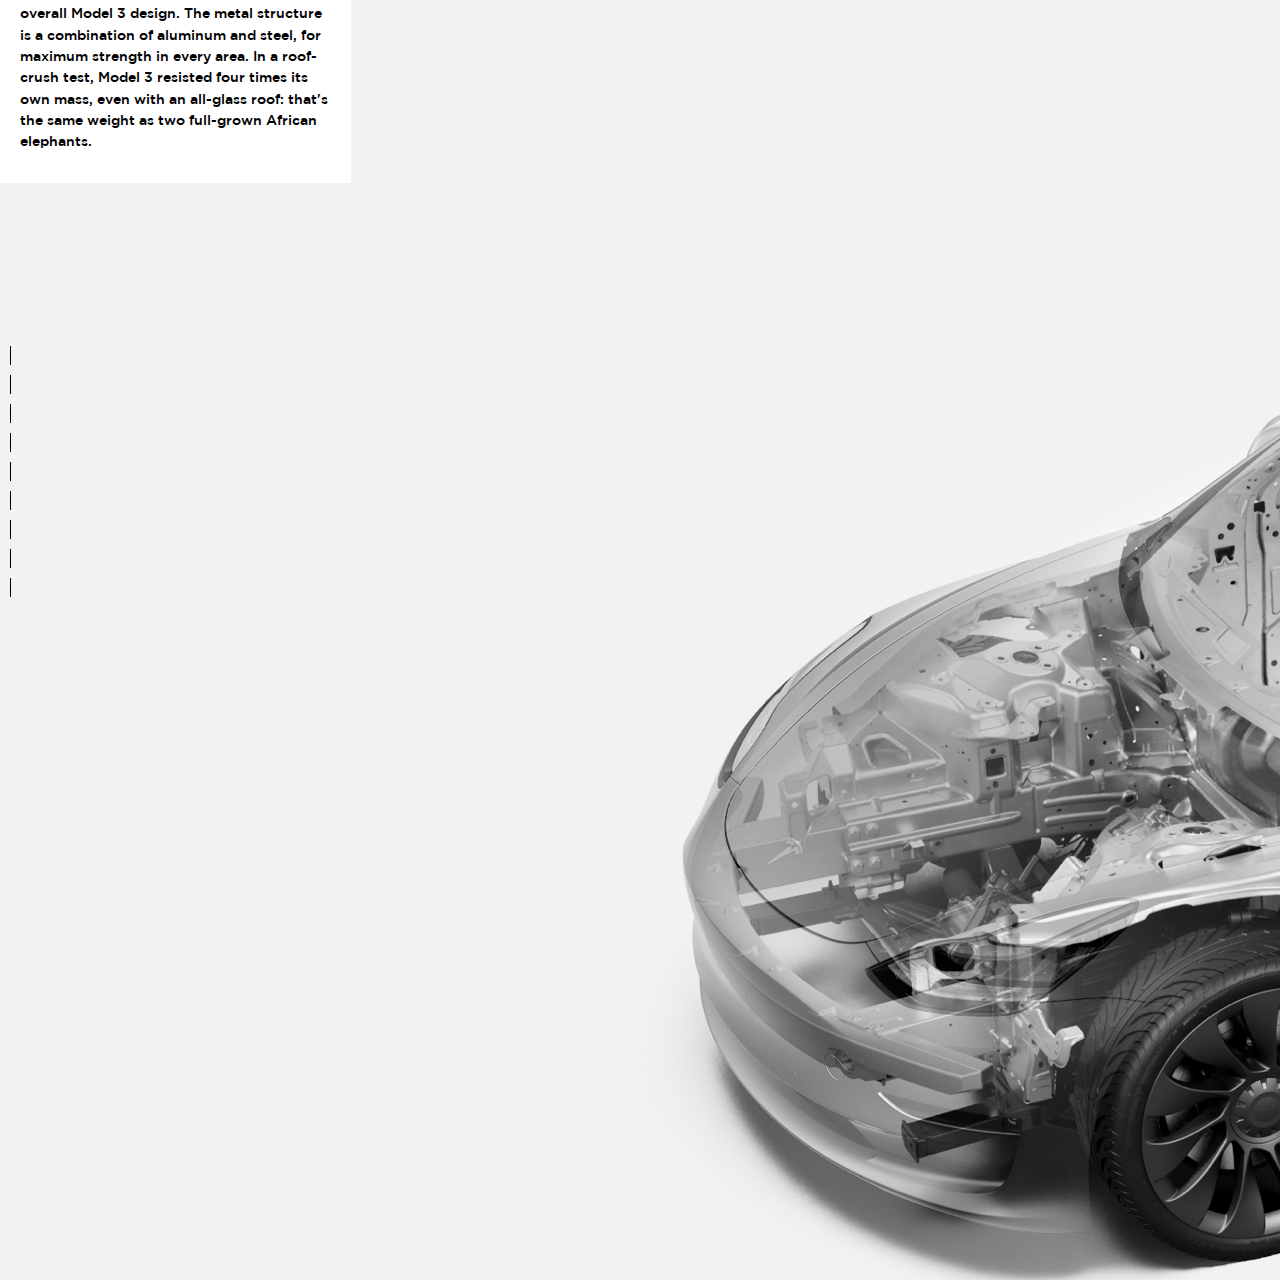
==== commit 38b65462: "Side bar has different background color then main showcase" ====
--- a/tesla/index.html
+++ b/tesla/index.html
@@ -113,11 +113,12 @@
       style="
         background-image: url('img/model_3_safety_hero.png');
         height: 1440px;
+        background-color: #F2F2F2;
       "
     >
       <a id="safety-section"></a>
       <header>
-        <section class="navbar">
+        <section class="navbar  aside-desc">
           <section class="svg-logo">
             <svg
               xmlns="http://www.w3.org/2000/svg"
@@ -134,6 +135,20 @@
           </section>
         </section>
       </header>
+
+      <section id="safety-description" class="container  aside-desc">
+        <h2 class="small-header">Safety</h2>
+        <h1>Built for Safety</h1>
+        <section id="descr">
+          <p>
+            Safety is the most important part of the overall Model 3 design. The
+            metal structure is a combination of aluminum and steel, for maximum
+            strength in every area. In a roof-crush test, Model 3 resisted four
+            times its own mass, even with an all-glass roof: that's the same
+            weight as two full-grown African elephants.
+          </p>
+        </section>
+      </section>
 
       <section class="links links-dark">
         <ul action="" class="links-list">
--- a/tesla/css/style.css
+++ b/tesla/css/style.css
@@ -269,4 +269,35 @@
 
 .links-dark a:hover{
   color: #000;
+}
+
+.aside-desc {
+  width: 351px;
+  background-color: #fff;
+}
+
+#safety-description {
+  margin-left: 0px;
+  padding-left: 20px;
+  padding-top: 20px;
+  padding-right: 20px;
+}
+
+#safety-description .small-header {
+  font-size: 17px;
+}
+
+#safety-description h1 {
+  font-size: 28px;
+}
+
+#safety-description p {
+  font-size: 14px;
+  margin: 0px 0px 16px;
+  padding: 0px 0px 14px;
+  line-height: 16pt;
+}
+
+#safety-description #descr {
+  padding-top: 16px;
 }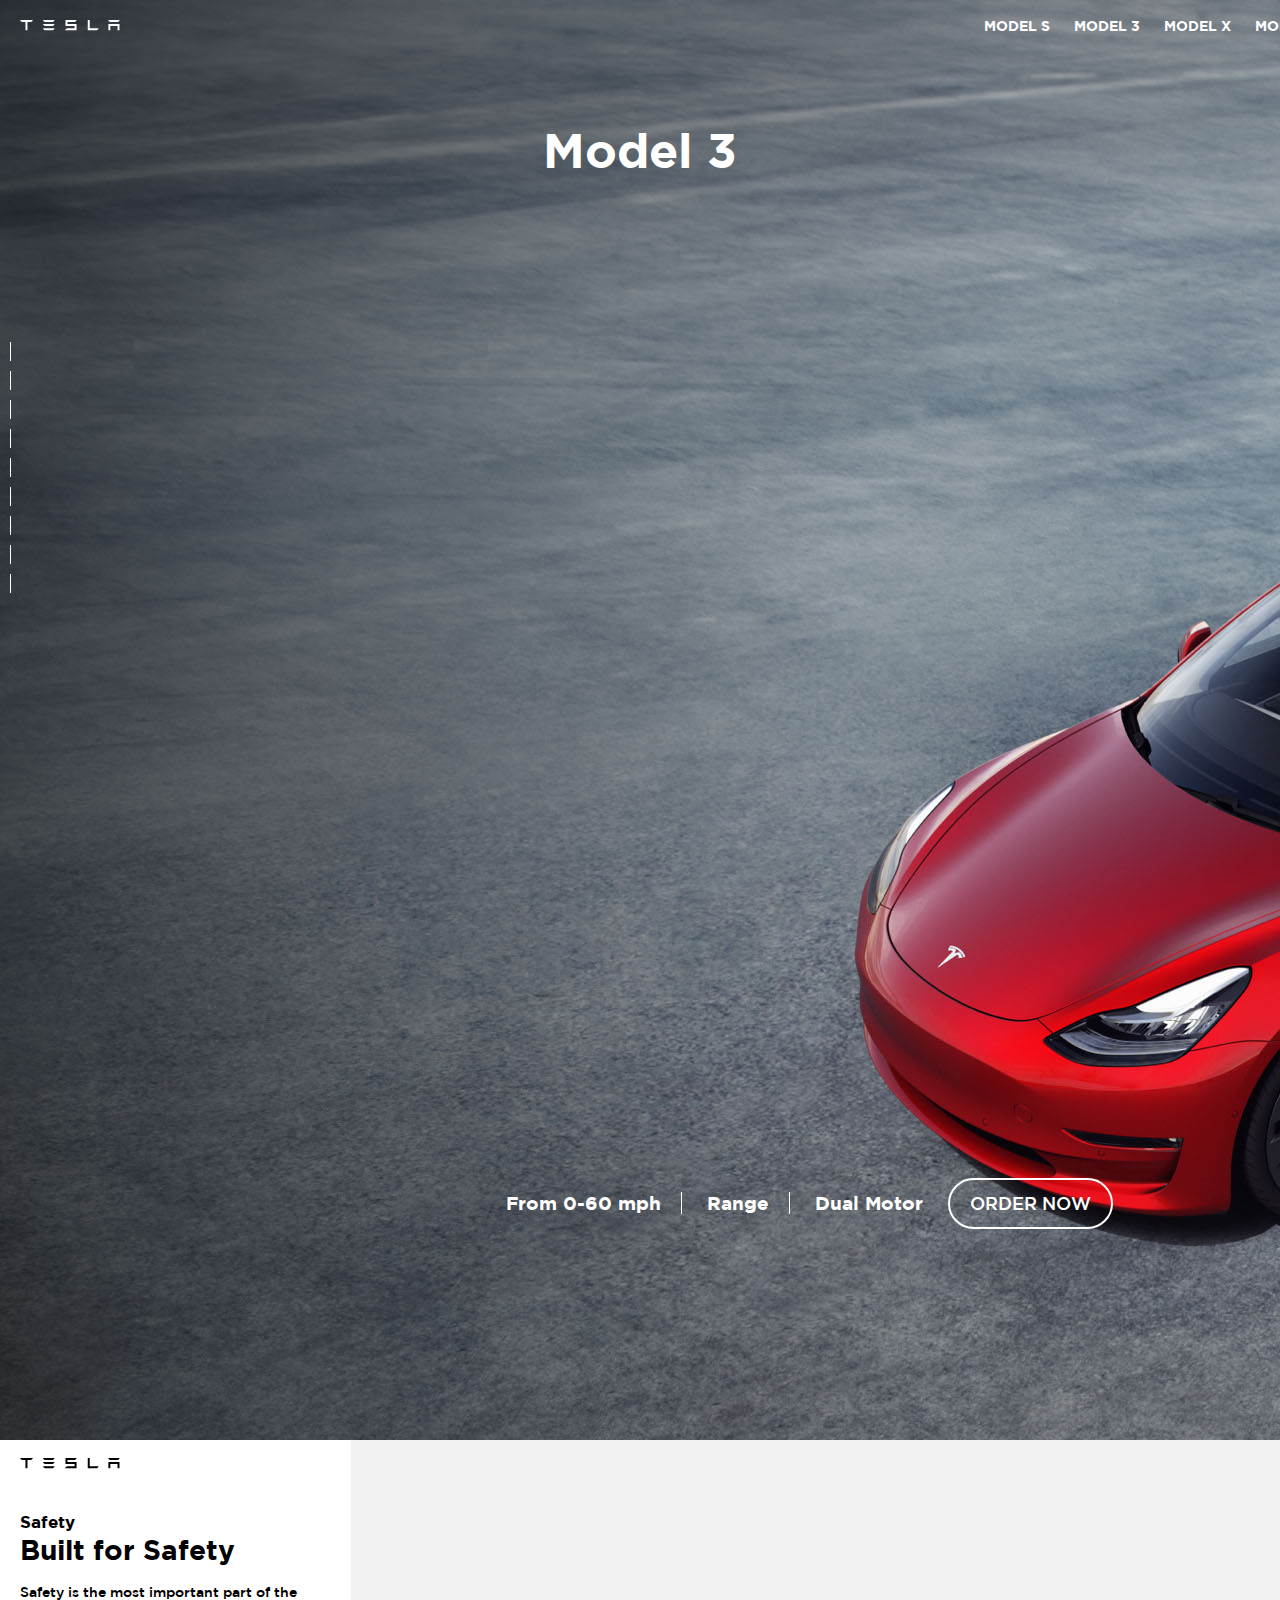
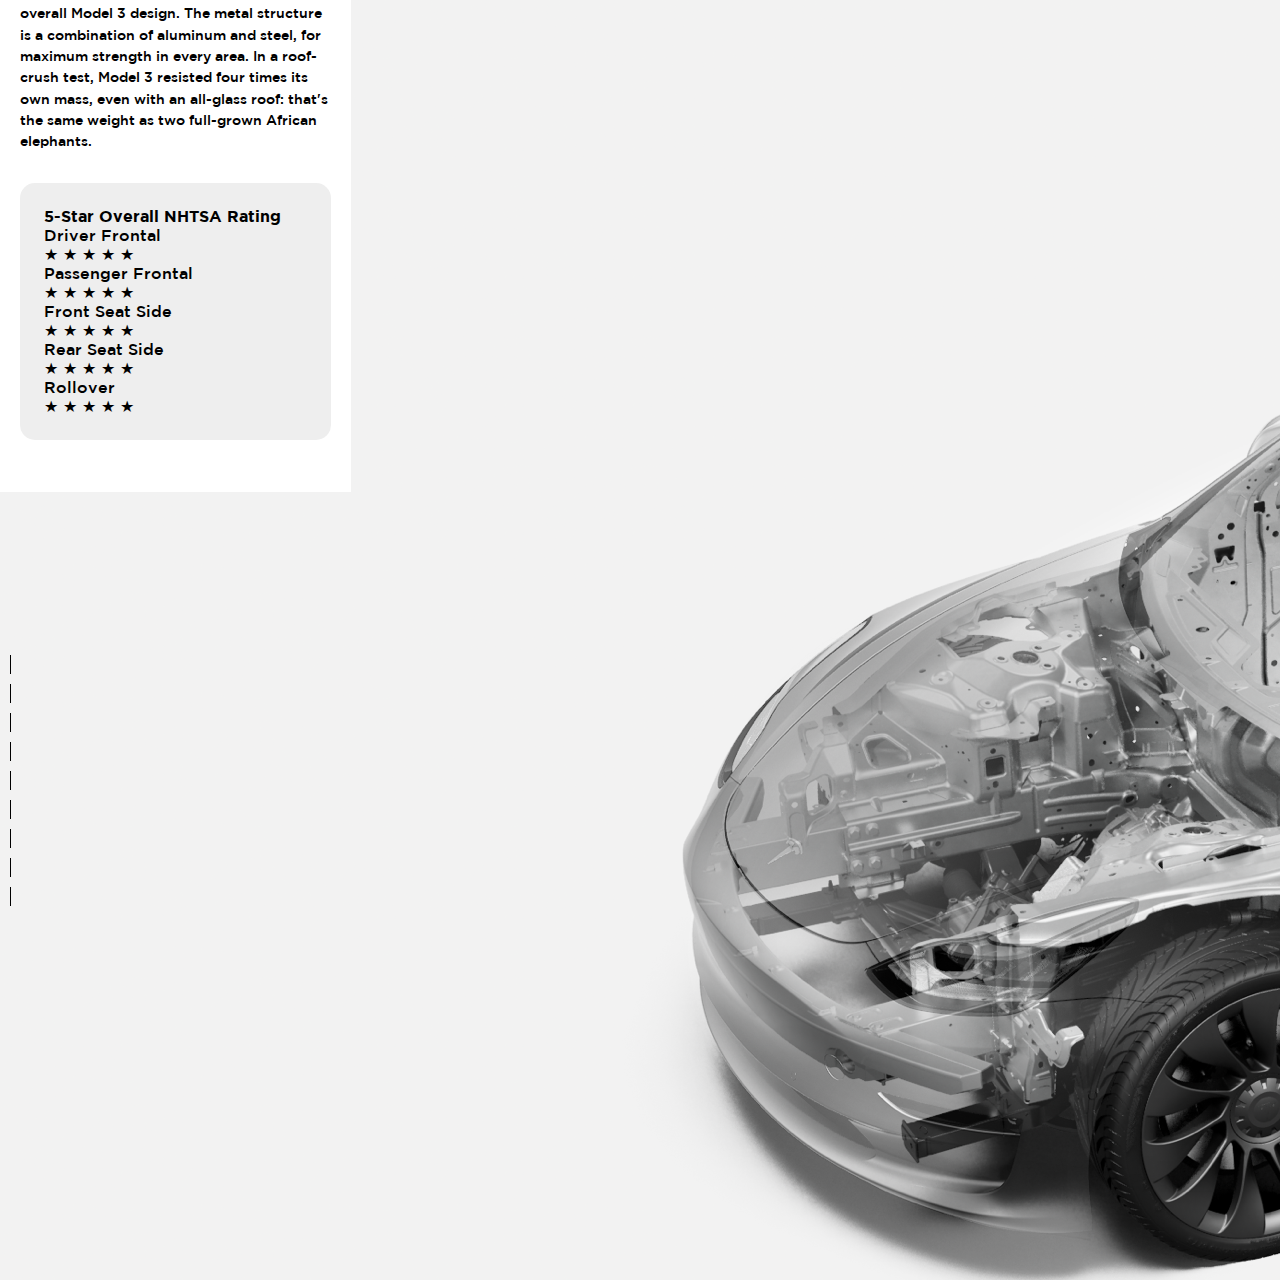
==== commit cbc41087: "Last commit for the day" ====
--- a/tesla/index.html
+++ b/tesla/index.html
@@ -148,6 +148,31 @@
             weight as two full-grown African elephants.
           </p>
         </section>
+
+        <section id="safety-rating">
+          
+          <h4>5-Star Overall NHTSA Rating</h4>
+          <section>
+            <span class="safety-cat">Driver Frontal</span>
+            <span class="safety-rating">★ ★ ★ ★ ★</span>
+          </section>
+          <section>
+            <span class="safety-cat">Passenger Frontal</span>
+            <span class="safety-rating">★ ★ ★ ★ ★</span>
+          </section>
+          <section>
+            <span class="safety-cat">Front Seat Side</span>
+            <span class="safety-rating">★ ★ ★ ★ ★</span>
+          </section>
+          <section>
+            <span class="safety-cat">Rear Seat Side</span>
+            <span class="safety-rating">★ ★ ★ ★ ★</span>
+          </section>
+          <section>
+            <span class="safety-cat">Rollover</span>
+            <span class="safety-rating">★ ★ ★ ★ ★</span>
+          </section>
+        </section>
       </section>
 
       <section class="links links-dark">
--- a/tesla/css/style.css
+++ b/tesla/css/style.css
@@ -277,10 +277,13 @@
 }
 
 #safety-description {
+  position: relative;
+  top: 0%;
   margin-left: 0px;
   padding-left: 20px;
   padding-top: 20px;
   padding-right: 20px;
+  height: 600px;
 }
 
 #safety-description .small-header {
@@ -300,4 +303,19 @@
 
 #safety-description #descr {
   padding-top: 16px;
+}
+
+#safety-rating {
+  background-color: #EEEEEE;
+  padding: 24px;
+  border-radius: 15px;
+}
+
+#safety-rating h4 {
+
+}
+
+.safety-cat {
+  display: block;
+  width: 167;
 }